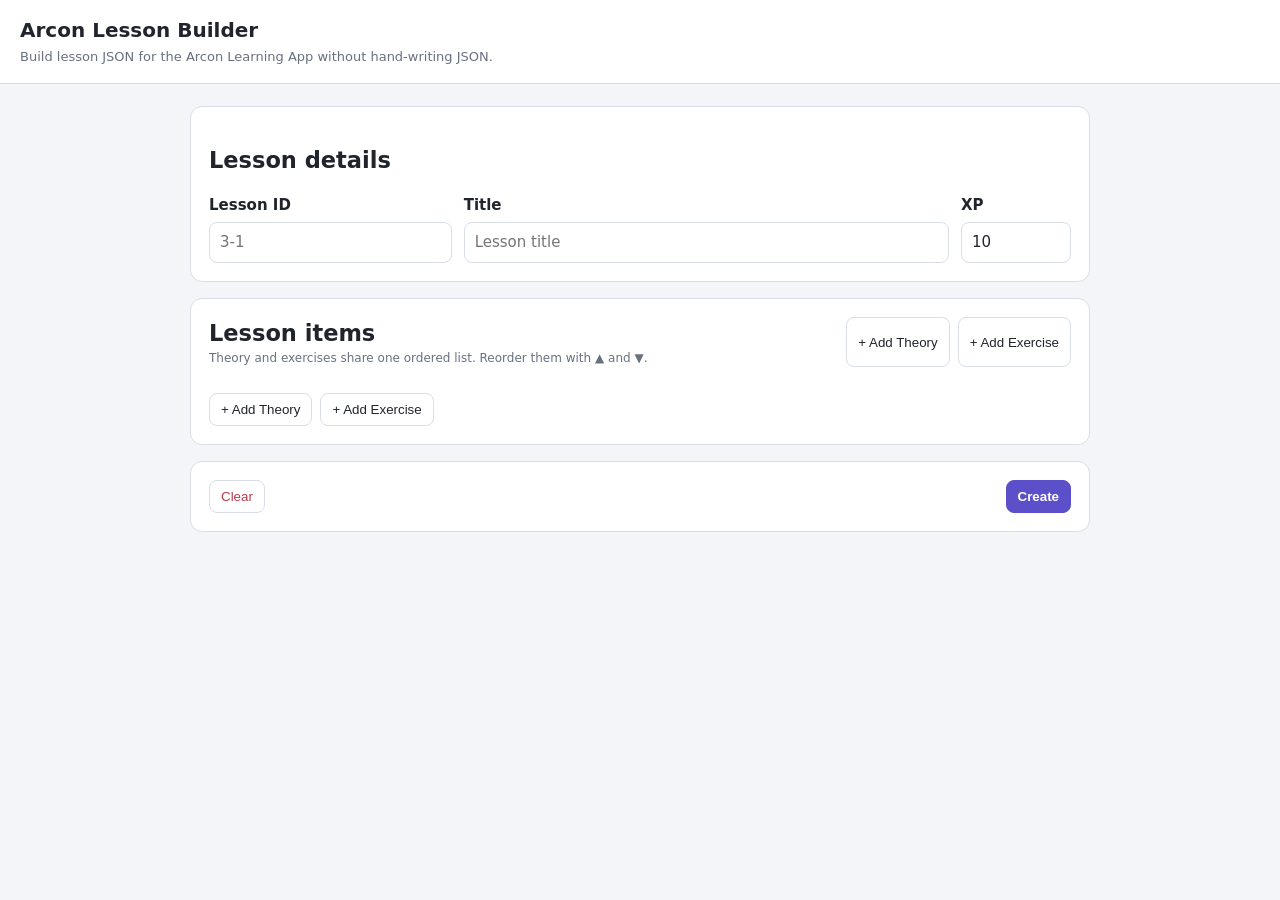
==== lesson-creater.html @ e25e9757 "Create lesson-creater.html" ====
<!doctype html>
<html lang="en">
<head>
<meta charset="utf-8">
<meta name="viewport" content="width=device-width, initial-scale=1">
<title>Arcon Lesson Builder</title>
<style>
:root{--bg:#f4f5f8;--panel:#fff;--text:#20242c;--muted:#687080;--border:#d9dde5;--accent:#5b50c9;--accent-soft:#efedff;--danger:#b83b4a;--ok:#287a55;--radius:12px}
*{box-sizing:border-box}body{margin:0;background:var(--bg);color:var(--text);font:15px/1.45 system-ui,-apple-system,"Segoe UI",sans-serif}
header{background:var(--panel);border-bottom:1px solid var(--border);padding:16px 20px;position:sticky;top:0;z-index:5}
header h1{margin:0;font-size:20px}header p{margin:3px 0 0;color:var(--muted);font-size:13px}
main{width:min(900px,calc(100% - 24px));margin:22px auto 50px}
.panel{background:var(--panel);border:1px solid var(--border);border-radius:var(--radius);padding:18px;margin-bottom:16px}
.grid{display:grid;grid-template-columns:1fr 2fr 110px;gap:12px}
label{display:block;font-weight:700;margin-bottom:5px}small,.hint{color:var(--muted);font-size:12px}
input,textarea,select{width:100%;border:1px solid var(--border);border-radius:8px;padding:9px 10px;background:#fff;color:var(--text);font:inherit}
textarea{min-height:92px;resize:vertical}
button{border:1px solid var(--border);border-radius:8px;padding:8px 11px;background:#fff;color:var(--text);cursor:pointer}
button:hover{border-color:var(--accent)}button:disabled{opacity:.45;cursor:not-allowed}
.primary{background:var(--accent);border-color:var(--accent);color:#fff;font-weight:750}.danger{color:var(--danger)}.toolbar{display:flex;gap:8px;flex-wrap:wrap}
.list{display:grid;gap:10px}.item{border:1px solid var(--border);border-radius:10px;background:#fafbfc;overflow:hidden}
.item-head{display:flex;align-items:center;gap:8px;padding:9px 10px;background:#f0f1f5;border-bottom:1px solid var(--border)}
.tag{font-size:11px;font-weight:800;letter-spacing:.07em;text-transform:uppercase;padding:4px 7px;border-radius:6px;background:var(--accent-soft);color:var(--accent)}
.item-title{font-weight:750;flex:1}.move{padding:4px 8px}.item-body{padding:13px}
.fields{display:grid;gap:12px}.example,.option,.pair,.answer{display:grid;gap:8px;grid-template-columns:1fr 1fr 1fr auto;align-items:end;border:1px solid var(--border);border-radius:8px;padding:9px;margin-top:8px;background:#fff}
.option{grid-template-columns:1fr auto}.pair{grid-template-columns:1fr 1fr auto}.answer{grid-template-columns:1fr auto}
.subhead{display:flex;align-items:center;justify-content:space-between;margin-top:13px}.subhead strong{font-size:13px}
.actions{display:flex;justify-content:space-between;gap:8px;flex-wrap:wrap}
#message{display:none;margin-bottom:12px;padding:10px 12px;border-radius:8px;background:#fff0f2;color:var(--danger);border:1px solid #efc2c8}
#output{display:none}.raw{min-height:320px;font-family:ui-monospace,SFMono-Regular,Consolas,monospace;font-size:12px}
@media(max-width:650px){.grid{grid-template-columns:1fr}.example{grid-template-columns:1fr}.option,.pair,.answer{grid-template-columns:1fr}.item-head{flex-wrap:wrap}}
</style>
</head>
<body>
<header><h1>Arcon Lesson Builder</h1><p>Build lesson JSON for the Arcon Learning App without hand-writing JSON.</p></header>
<main>
<div id="message"></div>

<section class="panel">
  <h2>Lesson details</h2>
  <div class="grid">
    <div><label for="lessonId">Lesson ID</label><input id="lessonId" placeholder="3-1"></div>
    <div><label for="lessonTitle">Title</label><input id="lessonTitle" placeholder="Lesson title"></div>
    <div><label for="xp">XP</label><input id="xp" type="number" value="10"></div>
  </div>
</section>

<section class="panel">
  <div class="actions">
    <div><h2 style="margin:0">Lesson items</h2><div class="hint">Theory and exercises share one ordered list. Reorder them with ▲ and ▼.</div></div>
    <div class="toolbar"><button id="addTheory">+ Add Theory</button><button id="addExercise">+ Add Exercise</button></div>
  </div>
  <div id="items" class="list" style="margin-top:14px"></div>
  <div class="toolbar" style="margin-top:12px"><button id="addTheory2">+ Add Theory</button><button id="addExercise2">+ Add Exercise</button></div>
</section>

<section class="panel">
  <div class="actions">
    <button id="clear" class="danger">Clear</button>
    <button id="create" class="primary">Create</button>
  </div>
</section>

<section id="output" class="panel">
  <div class="actions"><h2 style="margin:0">Generated JSON</h2><button id="copy">Copy</button></div>
  <textarea id="raw" class="raw" readonly></textarea>
</section>
</main>

<script>
"use strict";
const $=s=>document.querySelector(s);
const items=$("#items"), message=$("#message");

function esc(v){return String(v??"").replace(/[&<>"']/g,c=>({"&":"&amp;","<":"&lt;",">":"&gt;",'"':"&quot;","'":"&#39;"}[c]))}
function input(label,cls="",value="",ph=""){return `<div><label>${esc(label)}</label><input class="${cls}" value="${esc(value)}" placeholder="${esc(ph)}"></div>`}
function textarea(label,cls="",value="",ph=""){return `<div><label>${esc(label)}</label><textarea class="${cls}" placeholder="${esc(ph)}">${esc(value)}</textarea></div>`}

function addTheory(){
 const el=document.createElement("div");el.className="item";el.dataset.type="T";
 el.innerHTML=`<div class="item-head"><span class="tag">Theory</span><span class="item-title">Theory card</span>
 <button class="move up" title="Move up">▲</button><button class="move down" title="Move down">▼</button><button class="danger remove">Remove</button></div>
 <div class="item-body"><div class="fields">
 ${input("Title","t-title","","Theory title")}
 ${textarea("Body text","t-theory","","Explain the concept here…")}
 <div><div class="subhead"><strong>Examples</strong><button class="add-example">+ Add example</button></div><div class="examples"></div></div>
 </div></div>`;
 items.appendChild(el);addExample(el);wireItem(el);
}
function addExample(parent){
 const box=document.createElement("div");box.className="example";
 box.innerHTML=`${input("Arcon word","ex-word","","Arcon word")}${input("IPA / note","ex-ipa","","IPA or pronunciation note")}${input("Translation","ex-trans","","English translation")}<button class="danger remove-row">Remove</button>`;
 parent.querySelector(".examples").appendChild(box);
}
function addExercise(){
 const el=document.createElement("div");el.className="item";el.dataset.type="E";el.dataset.etype="choice";
 el.innerHTML=`<div class="item-head"><span class="tag">Exercise</span><span class="item-title">Exercise</span>
 <button class="move up">▲</button><button class="move down">▼</button><button class="danger remove">Remove</button></div>
 <div class="item-body"><div class="fields">
 <div><label>Exercise type</label><select class="etype"><option value="choice">choice</option><option value="match">match</option><option value="write">write</option></select></div>
 <div class="exercise-fields"></div></div></div>`;
 items.appendChild(el);wireItem(el);renderExercise(el,"choice");
}
function choiceFields(el){
 return `${textarea("Prompt","e-prompt","","Question or instruction…")}
 ${input("Optional IPA hint","e-ipa","","Leave blank if not needed")}
 <div><div class="subhead"><strong>Options</strong><button class="add-option">+ Add option</button></div><div class="options"></div><div class="hint">Answer should exactly match one of the options. The builder does not enforce this.</div></div>
 ${input("Answer","e-answer","","Exact correct option")}`;
}
function matchFields(el){
 return `<div><div class="subhead"><strong>Pairs</strong><button class="add-pair">+ Add pair</button></div><div class="pairs"></div></div>`;
}
function writeFields(el){
 return `${textarea("Prompt","e-prompt","","Instruction…")}
 ${input("Optional speak","e-speak","","Exact Arcon text for 🔊 pronunciation")}
 ${input("Optional IPA hint","e-ipa","","Leave blank if not needed")}
 <div><div class="subhead"><strong>Accepted answers</strong><button class="add-answer">+ Add answer</button></div><div class="answers"></div></div>`;
}
function renderExercise(el,type){
 el.dataset.etype=type;el.querySelector(".exercise-fields").innerHTML=type==="choice"?choiceFields(el):type==="match"?matchFields(el):writeFields(el);
 if(type==="choice"){addOption(el);addOption(el)}
 if(type==="match"){addPair(el);addPair(el)}
 if(type==="write"){addAnswer(el)}
 wireRows(el);
}
function addOption(p){const b=document.createElement("div");b.className="option";b.innerHTML=`${input("Option","row-value","","Option text")}<button class="danger remove-row">Remove</button>`;p.querySelector(".options").appendChild(b)}
function addPair(p){const b=document.createElement("div");b.className="pair";b.innerHTML=`${input("Arcon word","pair-word","","Arcon word")}${input("Translation","pair-trans","","English translation")}<button class="danger remove-row">Remove</button>`;p.querySelector(".pairs").appendChild(b)}
function addAnswer(p){const b=document.createElement("div");b.className="answer";b.innerHTML=`${input("Accepted answer","row-value","","Accepted answer")}<button class="danger remove-row">Remove</button>`;p.querySelector(".answers").appendChild(b)}
function wireRows(el){
 el.querySelectorAll(".add-option").forEach(b=>b.onclick=()=>addOption(el));
 el.querySelectorAll(".add-pair").forEach(b=>b.onclick=()=>addPair(el));
 el.querySelectorAll(".add-answer").forEach(b=>b.onclick=()=>addAnswer(el));
 el.querySelectorAll(".remove-row").forEach(b=>b.onclick=()=>b.parentElement.remove());
}
function wireItem(el){
 el.querySelector(".remove").onclick=()=>el.remove();
 el.querySelector(".up").onclick=()=>{const p=el.previousElementSibling;if(p)items.insertBefore(el,p)};
 el.querySelector(".down").onclick=()=>{const n=el.nextElementSibling;if(n)items.insertBefore(n,el)};
 el.querySelector(".add-example")?.addEventListener("click",()=>addExample(el));
 el.querySelector(".etype")?.addEventListener("change",e=>renderExercise(el,e.target.value));
 wireRows(el);
}

function addT(){addTheory()}function addE(){addExercise()}
["addTheory","addTheory2"].forEach(id=>$("#"+id).onclick=addT);
["addExercise","addExercise2"].forEach(id=>$("#"+id).onclick=addE);

function val(el,cls){return el.querySelector("."+cls)?.value??""}
function build(){
 const id=$("#lessonId").value.trim();if(!id){message.textContent="Please enter a Lesson ID before creating the JSON.";message.style.display="block";$("#lessonId").focus();return null}
 message.style.display="none";
 const out={id,title:$("#lessonTitle").value.trim(),xp:Number($("#xp").value)||0,lesson:[]};
 items.querySelectorAll(":scope > .item").forEach(el=>{
  if(el.dataset.type==="T"){
   const x={type:"T",title:val(el,"t-title"),theory:val(el,"t-theory"),examples:[]};
   el.querySelectorAll(".example").forEach(r=>x.examples.push({word:val(r,"ex-word"),ipa:val(r,"ex-ipa"),translation:val(r,"ex-trans")}));
   out.lesson.push(x);
  }else{
   const type=el.dataset.etype;
   if(type==="choice"){
    const x={type:"E",Etype:"choice",prompt:val(el,"e-prompt"),ipaHint:null,options:[],answer:val(el,"e-answer")};
    const ipa=val(el,"e-ipa");if(ipa)x.ipaHint=ipa;
    el.querySelectorAll(".option .row-value").forEach(i=>x.options.push(i.value));
    if(!ipa)delete x.ipaHint;
    out.lesson.push(x);
   }else if(type==="match"){
    const x={type:"E",Etype:"match",pairs:[]};
    el.querySelectorAll(".pair").forEach(r=>x.pairs.push([val(r,"pair-word"),val(r,"pair-trans")]));
    out.lesson.push(x);
   }else{
    const x={type:"E",Etype:"write",prompt:val(el,"e-prompt"),answers:[]};
    const speak=val(el,"e-speak"),ipa=val(el,"e-ipa");if(speak)x.speak=speak;if(ipa)x.ipaHint=ipa;
    el.querySelectorAll(".answer .row-value").forEach(i=>x.answers.push(i.value));
    out.lesson.push(x);
   }
  }
 });
 return out;
}
$("#create").onclick=()=>{
 const data=build();if(!data)return;
 const json=JSON.stringify(data,null,2),blob=new Blob([json],{type:"application/json"});
 const a=document.createElement("a");a.href=URL.createObjectURL(blob);a.download=data.id+".json";a.click();setTimeout(()=>URL.revokeObjectURL(a.href),1000);
 $("#raw").value=json;$("#output").style.display="block";$("#output").scrollIntoView({behavior:"smooth"});
};
$("#copy").onclick=async()=>{try{await navigator.clipboard.writeText($("#raw").value);$("#copy").textContent="Copied!";setTimeout(()=>$("#copy").textContent="Copy",1200)}catch{$("#raw").select();document.execCommand("copy");$("#copy").textContent="Copied!"}};
$("#clear").onclick=()=>{if(!confirm("Clear the entire lesson form? This cannot be undone."))return;$("#lessonId").value="";$("#lessonTitle").value="";$("#xp").value="10";items.innerHTML="";$("#output").style.display="none";$("#raw").value="";message.style.display="none"};
</script>
</body>
</html>
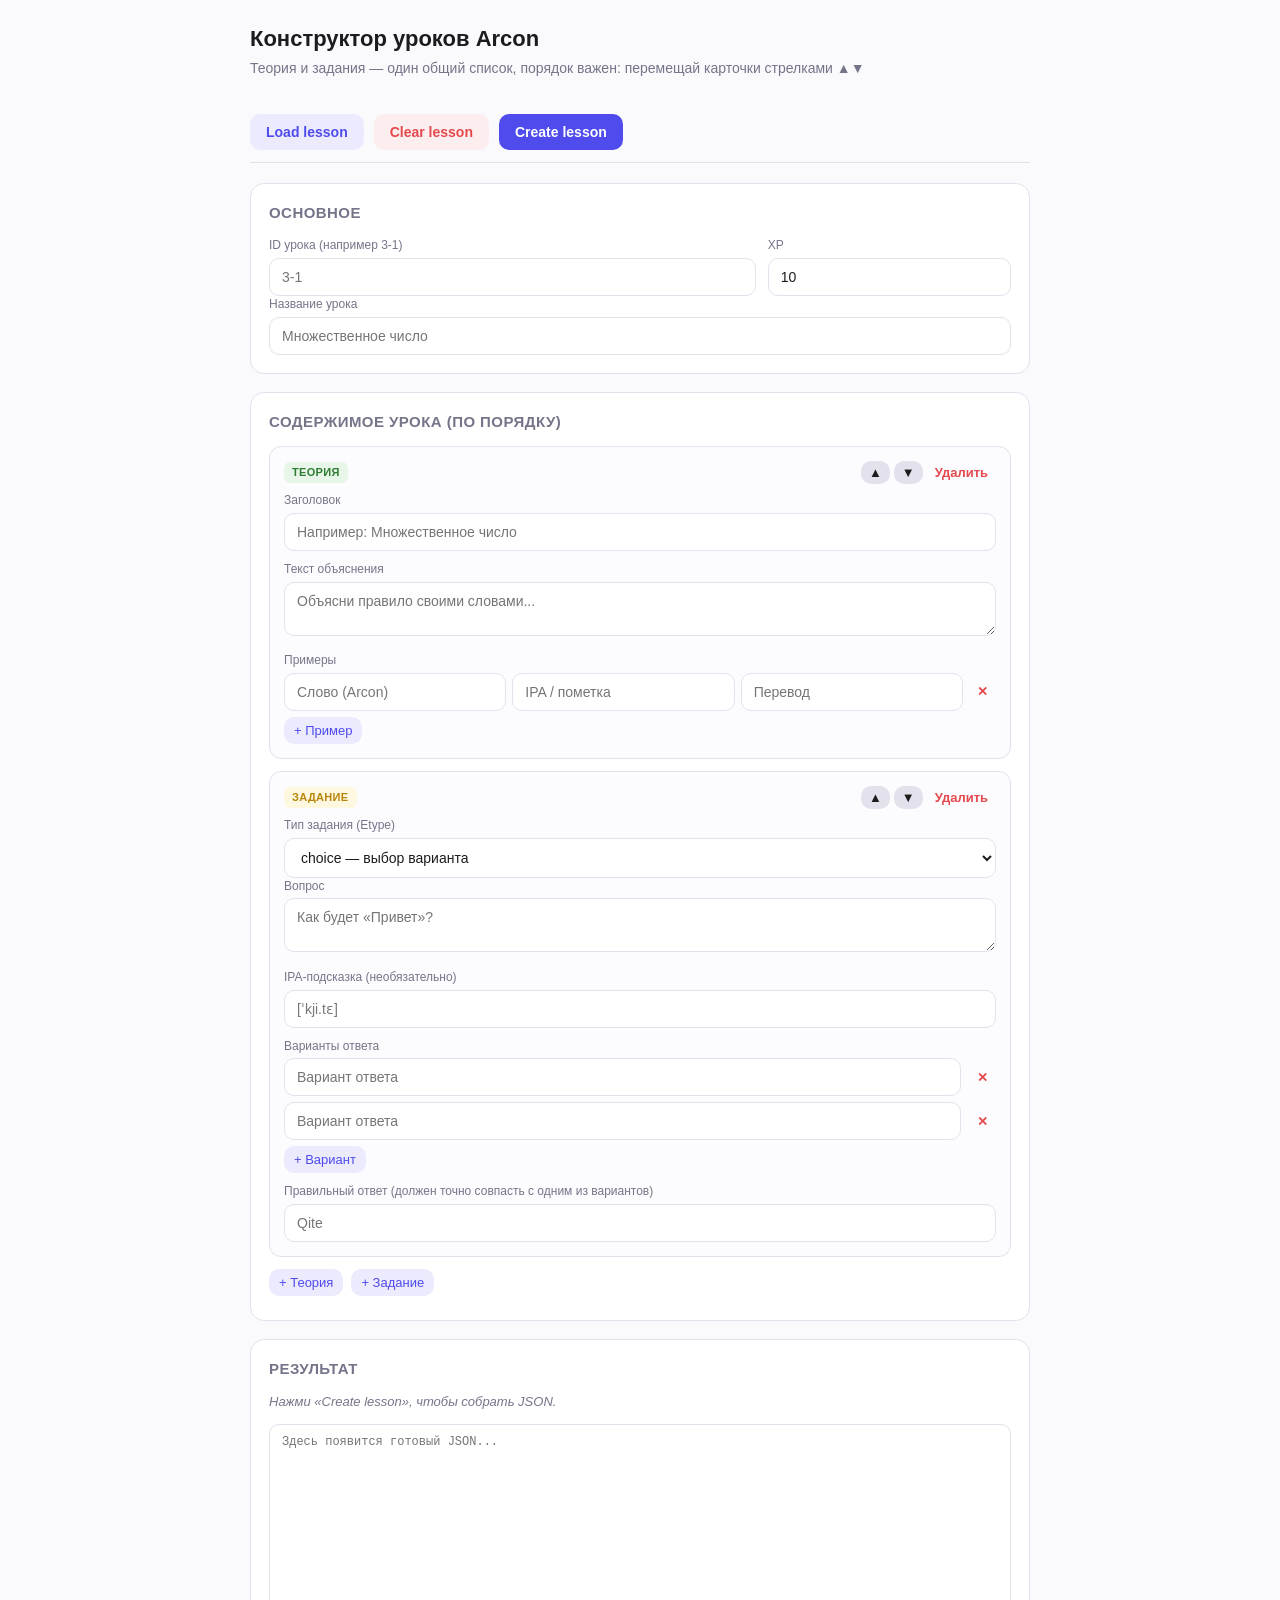
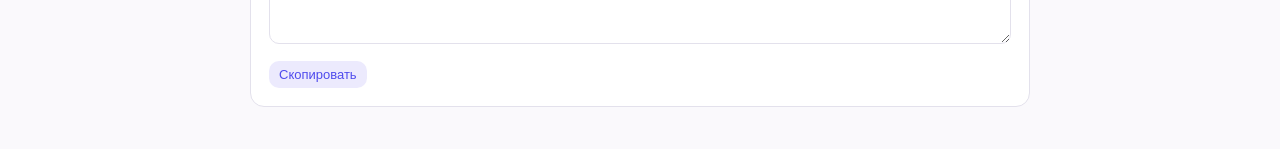
==== commit 18a81df3: "Update lesson-creater.html" ====
--- a/lesson-creater.html
+++ b/lesson-creater.html
@@ -1,190 +1,557 @@
-<!doctype html>
-<html lang="en">
+<!DOCTYPE html>
+<html lang="ru">
 <head>
-<meta charset="utf-8">
-<meta name="viewport" content="width=device-width, initial-scale=1">
-<title>Arcon Lesson Builder</title>
+<meta charset="UTF-8">
+<meta name="viewport" content="width=device-width, initial-scale=1.0">
+<title>Конструктор уроков Arcon v2</title>
 <style>
-:root{--bg:#f4f5f8;--panel:#fff;--text:#20242c;--muted:#687080;--border:#d9dde5;--accent:#5b50c9;--accent-soft:#efedff;--danger:#b83b4a;--ok:#287a55;--radius:12px}
-*{box-sizing:border-box}body{margin:0;background:var(--bg);color:var(--text);font:15px/1.45 system-ui,-apple-system,"Segoe UI",sans-serif}
-header{background:var(--panel);border-bottom:1px solid var(--border);padding:16px 20px;position:sticky;top:0;z-index:5}
-header h1{margin:0;font-size:20px}header p{margin:3px 0 0;color:var(--muted);font-size:13px}
-main{width:min(900px,calc(100% - 24px));margin:22px auto 50px}
-.panel{background:var(--panel);border:1px solid var(--border);border-radius:var(--radius);padding:18px;margin-bottom:16px}
-.grid{display:grid;grid-template-columns:1fr 2fr 110px;gap:12px}
-label{display:block;font-weight:700;margin-bottom:5px}small,.hint{color:var(--muted);font-size:12px}
-input,textarea,select{width:100%;border:1px solid var(--border);border-radius:8px;padding:9px 10px;background:#fff;color:var(--text);font:inherit}
-textarea{min-height:92px;resize:vertical}
-button{border:1px solid var(--border);border-radius:8px;padding:8px 11px;background:#fff;color:var(--text);cursor:pointer}
-button:hover{border-color:var(--accent)}button:disabled{opacity:.45;cursor:not-allowed}
-.primary{background:var(--accent);border-color:var(--accent);color:#fff;font-weight:750}.danger{color:var(--danger)}.toolbar{display:flex;gap:8px;flex-wrap:wrap}
-.list{display:grid;gap:10px}.item{border:1px solid var(--border);border-radius:10px;background:#fafbfc;overflow:hidden}
-.item-head{display:flex;align-items:center;gap:8px;padding:9px 10px;background:#f0f1f5;border-bottom:1px solid var(--border)}
-.tag{font-size:11px;font-weight:800;letter-spacing:.07em;text-transform:uppercase;padding:4px 7px;border-radius:6px;background:var(--accent-soft);color:var(--accent)}
-.item-title{font-weight:750;flex:1}.move{padding:4px 8px}.item-body{padding:13px}
-.fields{display:grid;gap:12px}.example,.option,.pair,.answer{display:grid;gap:8px;grid-template-columns:1fr 1fr 1fr auto;align-items:end;border:1px solid var(--border);border-radius:8px;padding:9px;margin-top:8px;background:#fff}
-.option{grid-template-columns:1fr auto}.pair{grid-template-columns:1fr 1fr auto}.answer{grid-template-columns:1fr auto}
-.subhead{display:flex;align-items:center;justify-content:space-between;margin-top:13px}.subhead strong{font-size:13px}
-.actions{display:flex;justify-content:space-between;gap:8px;flex-wrap:wrap}
-#message{display:none;margin-bottom:12px;padding:10px 12px;border-radius:8px;background:#fff0f2;color:var(--danger);border:1px solid #efc2c8}
-#output{display:none}.raw{min-height:320px;font-family:ui-monospace,SFMono-Regular,Consolas,monospace;font-size:12px}
-@media(max-width:650px){.grid{grid-template-columns:1fr}.example{grid-template-columns:1fr}.option,.pair,.answer{grid-template-columns:1fr}.item-head{flex-wrap:wrap}}
+  :root {
+    --accent: #4f4bed;
+    --accent-soft: #eceafd;
+    --bg: #faf9fc;
+    --panel: #ffffff;
+    --border: #e3e1ec;
+    --text: #1c1c1e;
+    --hint: #75758a;
+    --danger: #e5484d;
+    --danger-soft: #fceeee;
+    --theory-tag: #2e7d32;
+    --theory-tag-soft: #e8f5e9;
+    --ex-tag: #b8860b;
+    --ex-tag-soft: #fff8e1;
+    --radius: 14px;
+  }
+  * { box-sizing: border-box; }
+  body {
+    margin: 0;
+    background: var(--bg);
+    color: var(--text);
+    font-family: -apple-system, BlinkMacSystemFont, "Segoe UI", Roboto, sans-serif;
+    padding: 24px;
+    line-height: 1.4;
+  }
+  .p1-wrap { max-width: 780px; margin: 0 auto; }
+  h1 { font-size: 22px; margin: 0 0 4px; }
+  .p1-subtitle { color: var(--hint); font-size: 14px; margin: 0 0 24px; }
+  .p1-toolbar {
+    display: flex; gap: 10px; position: sticky; top: 0;
+    background: var(--bg); padding: 12px 0; z-index: 10;
+    border-bottom: 1px solid var(--border); margin-bottom: 20px;
+  }
+  button { font-family: inherit; cursor: pointer; border: none; border-radius: 10px; padding: 10px 16px; font-size: 14px; font-weight: 600; }
+  .p1-btn-primary { background: var(--accent); color: #fff; }
+  .p1-btn-danger { background: var(--danger-soft); color: var(--danger); }
+  .p1-btn-ghost { background: var(--accent-soft); color: var(--accent); }
+  .p1-btn-small { padding: 6px 10px; font-size: 13px; font-weight: 500; }
+  .p1-btn-remove { background: none; color: var(--danger); font-size: 13px; padding: 4px 8px; }
+  .p1-btn-move { background: var(--border); color: var(--text); font-size: 13px; padding: 4px 8px; }
+
+  section.p1-section {
+    background: var(--panel); border: 1px solid var(--border);
+    border-radius: var(--radius); padding: 18px; margin-bottom: 18px;
+  }
+  section.p1-section > h2 {
+    font-size: 15px; text-transform: uppercase; letter-spacing: 0.03em;
+    color: var(--hint); margin: 0 0 14px;
+  }
+
+  label { display: block; font-size: 12px; color: var(--hint); margin: 10px 0 4px; }
+  label:first-of-type { margin-top: 0; }
+
+  input[type="text"], input[type="number"], textarea, select {
+    width: 100%; padding: 10px 12px; border: 1px solid var(--border);
+    border-radius: 10px; font-size: 14px; font-family: inherit;
+    background: #fff; color: var(--text);
+  }
+  textarea { resize: vertical; min-height: 54px; }
+  input:focus, textarea:focus, select:focus { outline: none; border-color: var(--accent); }
+
+  .p1-row-inline { display: flex; gap: 8px; align-items: center; margin-bottom: 6px; }
+  .p1-row-inline input { flex: 1; }
+
+  .p1-item {
+    border: 1px solid var(--border); border-radius: 12px; padding: 14px;
+    margin-bottom: 12px; background: #fcfcfe;
+  }
+  .p1-item-header {
+    display: flex; justify-content: space-between; align-items: center; margin-bottom: 8px; gap: 8px;
+  }
+  .p1-item-header-left { display: flex; align-items: center; gap: 8px; }
+  .p1-item-tag {
+    font-size: 11px; font-weight: 700; text-transform: uppercase;
+    padding: 3px 8px; border-radius: 6px; letter-spacing: 0.03em;
+  }
+  .p1-item-tag.theory { color: var(--theory-tag); background: var(--theory-tag-soft); }
+  .p1-item-tag.exercise { color: var(--ex-tag); background: var(--ex-tag-soft); }
+  .p1-item-header-actions { display: flex; gap: 4px; }
+
+  .p1-example-row, .p1-pair-row {
+    display: grid; grid-template-columns: 1fr 1fr 1fr auto; gap: 6px; margin-bottom: 6px;
+  }
+  .p1-pair-row { grid-template-columns: 1fr 1fr auto; }
+
+  .p1-basic-grid { display: grid; grid-template-columns: 2fr 1fr; gap: 12px; }
+
+  #p1-json-output {
+    width: 100%; min-height: 220px; font-family: "SF Mono", Menlo, Consolas, monospace;
+    font-size: 12px; white-space: pre;
+  }
+  .p1-output-actions { display: flex; gap: 8px; margin-top: 10px; }
+  .p1-empty-hint { color: var(--hint); font-size: 13px; font-style: italic; }  .p1-hidden { display: none !important; }
 </style>
 </head>
 <body>
-<header><h1>Arcon Lesson Builder</h1><p>Build lesson JSON for the Arcon Learning App without hand-writing JSON.</p></header>
-<main>
-<div id="message"></div>
-
-<section class="panel">
-  <h2>Lesson details</h2>
-  <div class="grid">
-    <div><label for="lessonId">Lesson ID</label><input id="lessonId" placeholder="3-1"></div>
-    <div><label for="lessonTitle">Title</label><input id="lessonTitle" placeholder="Lesson title"></div>
-    <div><label for="xp">XP</label><input id="xp" type="number" value="10"></div>
+<div class="p1-wrap">
+  <h1>Конструктор уроков Arcon</h1>
+  <p class="p1-subtitle">Теория и задания — один общий список, порядок важен: перемещай карточки стрелками ▲▼</p>
+
+  <div class="p1-toolbar">
+    <button id="p1-load-btn" class="p1-btn-ghost">Load lesson</button>
+    <input type="file" id="p1-load-file" accept="application/json,.json" class="p1-hidden">
+    <button id="p1-clear-btn" class="p1-btn-danger">Clear lesson</button>
+    <button id="p1-create-btn" class="p1-btn-primary">Create lesson</button>
   </div>
-</section>
-
-<section class="panel">
-  <div class="actions">
-    <div><h2 style="margin:0">Lesson items</h2><div class="hint">Theory and exercises share one ordered list. Reorder them with ▲ and ▼.</div></div>
-    <div class="toolbar"><button id="addTheory">+ Add Theory</button><button id="addExercise">+ Add Exercise</button></div>
-  </div>
-  <div id="items" class="list" style="margin-top:14px"></div>
-  <div class="toolbar" style="margin-top:12px"><button id="addTheory2">+ Add Theory</button><button id="addExercise2">+ Add Exercise</button></div>
-</section>
-
-<section class="panel">
-  <div class="actions">
-    <button id="clear" class="danger">Clear</button>
-    <button id="create" class="primary">Create</button>
-  </div>
-</section>
-
-<section id="output" class="panel">
-  <div class="actions"><h2 style="margin:0">Generated JSON</h2><button id="copy">Copy</button></div>
-  <textarea id="raw" class="raw" readonly></textarea>
-</section>
-</main>
+
+  <section class="p1-section">
+    <h2>Основное</h2>
+    <div class="p1-basic-grid">
+      <div>
+        <label for="p1-id-input">ID урока (например 3-1)</label>
+        <input type="text" id="p1-id-input" placeholder="3-1">
+      </div>
+      <div>
+        <label for="p1-xp-input">XP</label>
+        <input type="number" id="p1-xp-input" value="10">
+      </div>
+    </div>
+    <label for="p1-title-input">Название урока</label>
+    <input type="text" id="p1-title-input" placeholder="Множественное число">
+  </section>
+
+  <section class="p1-section">
+    <h2>Содержимое урока (по порядку)</h2>
+    <div id="p1-items-list"></div>
+    <div class="p1-row-inline">
+      <button id="p1-add-theory-btn" class="p1-btn-ghost p1-btn-small">+ Теория</button>
+      <button id="p1-add-exercise-btn" class="p1-btn-ghost p1-btn-small">+ Задание</button>
+    </div>
+  </section>
+
+  <section class="p1-section">
+    <h2>Результат</h2>
+    <p class="p1-empty-hint" id="p1-output-hint">Нажми «Create lesson», чтобы собрать JSON.</p>
+    <textarea id="p1-json-output" readonly placeholder="Здесь появится готовый JSON..."></textarea>
+    <div class="p1-output-actions">
+      <button id="p1-copy-btn" class="p1-btn-ghost p1-btn-small">Скопировать</button>
+    </div>
+  </section>
+</div>
 
 <script>
-"use strict";
-const $=s=>document.querySelector(s);
-const items=$("#items"), message=$("#message");
-
-function esc(v){return String(v??"").replace(/[&<>"']/g,c=>({"&":"&amp;","<":"&lt;",">":"&gt;",'"':"&quot;","'":"&#39;"}[c]))}
-function input(label,cls="",value="",ph=""){return `<div><label>${esc(label)}</label><input class="${cls}" value="${esc(value)}" placeholder="${esc(ph)}"></div>`}
-function textarea(label,cls="",value="",ph=""){return `<div><label>${esc(label)}</label><textarea class="${cls}" placeholder="${esc(ph)}">${esc(value)}</textarea></div>`}
-
-function addTheory(){
- const el=document.createElement("div");el.className="item";el.dataset.type="T";
- el.innerHTML=`<div class="item-head"><span class="tag">Theory</span><span class="item-title">Theory card</span>
- <button class="move up" title="Move up">▲</button><button class="move down" title="Move down">▼</button><button class="danger remove">Remove</button></div>
- <div class="item-body"><div class="fields">
- ${input("Title","t-title","","Theory title")}
- ${textarea("Body text","t-theory","","Explain the concept here…")}
- <div><div class="subhead"><strong>Examples</strong><button class="add-example">+ Add example</button></div><div class="examples"></div></div>
- </div></div>`;
- items.appendChild(el);addExample(el);wireItem(el);
-}
-function addExample(parent){
- const box=document.createElement("div");box.className="example";
- box.innerHTML=`${input("Arcon word","ex-word","","Arcon word")}${input("IPA / note","ex-ipa","","IPA or pronunciation note")}${input("Translation","ex-trans","","English translation")}<button class="danger remove-row">Remove</button>`;
- parent.querySelector(".examples").appendChild(box);
-}
-function addExercise(){
- const el=document.createElement("div");el.className="item";el.dataset.type="E";el.dataset.etype="choice";
- el.innerHTML=`<div class="item-head"><span class="tag">Exercise</span><span class="item-title">Exercise</span>
- <button class="move up">▲</button><button class="move down">▼</button><button class="danger remove">Remove</button></div>
- <div class="item-body"><div class="fields">
- <div><label>Exercise type</label><select class="etype"><option value="choice">choice</option><option value="match">match</option><option value="write">write</option></select></div>
- <div class="exercise-fields"></div></div></div>`;
- items.appendChild(el);wireItem(el);renderExercise(el,"choice");
-}
-function choiceFields(el){
- return `${textarea("Prompt","e-prompt","","Question or instruction…")}
- ${input("Optional IPA hint","e-ipa","","Leave blank if not needed")}
- <div><div class="subhead"><strong>Options</strong><button class="add-option">+ Add option</button></div><div class="options"></div><div class="hint">Answer should exactly match one of the options. The builder does not enforce this.</div></div>
- ${input("Answer","e-answer","","Exact correct option")}`;
-}
-function matchFields(el){
- return `<div><div class="subhead"><strong>Pairs</strong><button class="add-pair">+ Add pair</button></div><div class="pairs"></div></div>`;
-}
-function writeFields(el){
- return `${textarea("Prompt","e-prompt","","Instruction…")}
- ${input("Optional speak","e-speak","","Exact Arcon text for 🔊 pronunciation")}
- ${input("Optional IPA hint","e-ipa","","Leave blank if not needed")}
- <div><div class="subhead"><strong>Accepted answers</strong><button class="add-answer">+ Add answer</button></div><div class="answers"></div></div>`;
-}
-function renderExercise(el,type){
- el.dataset.etype=type;el.querySelector(".exercise-fields").innerHTML=type==="choice"?choiceFields(el):type==="match"?matchFields(el):writeFields(el);
- if(type==="choice"){addOption(el);addOption(el)}
- if(type==="match"){addPair(el);addPair(el)}
- if(type==="write"){addAnswer(el)}
- wireRows(el);
-}
-function addOption(p){const b=document.createElement("div");b.className="option";b.innerHTML=`${input("Option","row-value","","Option text")}<button class="danger remove-row">Remove</button>`;p.querySelector(".options").appendChild(b)}
-function addPair(p){const b=document.createElement("div");b.className="pair";b.innerHTML=`${input("Arcon word","pair-word","","Arcon word")}${input("Translation","pair-trans","","English translation")}<button class="danger remove-row">Remove</button>`;p.querySelector(".pairs").appendChild(b)}
-function addAnswer(p){const b=document.createElement("div");b.className="answer";b.innerHTML=`${input("Accepted answer","row-value","","Accepted answer")}<button class="danger remove-row">Remove</button>`;p.querySelector(".answers").appendChild(b)}
-function wireRows(el){
- el.querySelectorAll(".add-option").forEach(b=>b.onclick=()=>addOption(el));
- el.querySelectorAll(".add-pair").forEach(b=>b.onclick=()=>addPair(el));
- el.querySelectorAll(".add-answer").forEach(b=>b.onclick=()=>addAnswer(el));
- el.querySelectorAll(".remove-row").forEach(b=>b.onclick=()=>b.parentElement.remove());
-}
-function wireItem(el){
- el.querySelector(".remove").onclick=()=>el.remove();
- el.querySelector(".up").onclick=()=>{const p=el.previousElementSibling;if(p)items.insertBefore(el,p)};
- el.querySelector(".down").onclick=()=>{const n=el.nextElementSibling;if(n)items.insertBefore(n,el)};
- el.querySelector(".add-example")?.addEventListener("click",()=>addExample(el));
- el.querySelector(".etype")?.addEventListener("change",e=>renderExercise(el,e.target.value));
- wireRows(el);
-}
-
-function addT(){addTheory()}function addE(){addExercise()}
-["addTheory","addTheory2"].forEach(id=>$("#"+id).onclick=addT);
-["addExercise","addExercise2"].forEach(id=>$("#"+id).onclick=addE);
-
-function val(el,cls){return el.querySelector("."+cls)?.value??""}
-function build(){
- const id=$("#lessonId").value.trim();if(!id){message.textContent="Please enter a Lesson ID before creating the JSON.";message.style.display="block";$("#lessonId").focus();return null}
- message.style.display="none";
- const out={id,title:$("#lessonTitle").value.trim(),xp:Number($("#xp").value)||0,lesson:[]};
- items.querySelectorAll(":scope > .item").forEach(el=>{
-  if(el.dataset.type==="T"){
-   const x={type:"T",title:val(el,"t-title"),theory:val(el,"t-theory"),examples:[]};
-   el.querySelectorAll(".example").forEach(r=>x.examples.push({word:val(r,"ex-word"),ipa:val(r,"ex-ipa"),translation:val(r,"ex-trans")}));
-   out.lesson.push(x);
-  }else{
-   const type=el.dataset.etype;
-   if(type==="choice"){
-    const x={type:"E",Etype:"choice",prompt:val(el,"e-prompt"),ipaHint:null,options:[],answer:val(el,"e-answer")};
-    const ipa=val(el,"e-ipa");if(ipa)x.ipaHint=ipa;
-    el.querySelectorAll(".option .row-value").forEach(i=>x.options.push(i.value));
-    if(!ipa)delete x.ipaHint;
-    out.lesson.push(x);
-   }else if(type==="match"){
-    const x={type:"E",Etype:"match",pairs:[]};
-    el.querySelectorAll(".pair").forEach(r=>x.pairs.push([val(r,"pair-word"),val(r,"pair-trans")]));
-    out.lesson.push(x);
-   }else{
-    const x={type:"E",Etype:"write",prompt:val(el,"e-prompt"),answers:[]};
-    const speak=val(el,"e-speak"),ipa=val(el,"e-ipa");if(speak)x.speak=speak;if(ipa)x.ipaHint=ipa;
-    el.querySelectorAll(".answer .row-value").forEach(i=>x.answers.push(i.value));
-    out.lesson.push(x);
-   }
-  }
- });
- return out;
-}
-$("#create").onclick=()=>{
- const data=build();if(!data)return;
- const json=JSON.stringify(data,null,2),blob=new Blob([json],{type:"application/json"});
- const a=document.createElement("a");a.href=URL.createObjectURL(blob);a.download=data.id+".json";a.click();setTimeout(()=>URL.revokeObjectURL(a.href),1000);
- $("#raw").value=json;$("#output").style.display="block";$("#output").scrollIntoView({behavior:"smooth"});
-};
-$("#copy").onclick=async()=>{try{await navigator.clipboard.writeText($("#raw").value);$("#copy").textContent="Copied!";setTimeout(()=>$("#copy").textContent="Copy",1200)}catch{$("#raw").select();document.execCommand("copy");$("#copy").textContent="Copied!"}};
-$("#clear").onclick=()=>{if(!confirm("Clear the entire lesson form? This cannot be undone."))return;$("#lessonId").value="";$("#lessonTitle").value="";$("#xp").value="10";items.innerHTML="";$("#output").style.display="none";$("#raw").value="";message.style.display="none"};
+(function () {
+  const list = document.getElementById("p1-items-list");
+
+  // ---------- Общие утилиты для карточек в списке ----------
+
+  function moveItem(item, direction) {
+    if (direction === "up" && item.previousElementSibling) {
+      list.insertBefore(item, item.previousElementSibling);
+    } else if (direction === "down" && item.nextElementSibling) {
+      list.insertBefore(item.nextElementSibling, item);
+    }
+  }
+
+  function makeItemHeader(tagLabel, tagClass, item) {
+    const header = document.createElement("div");
+    header.className = "p1-item-header";
+    header.innerHTML = `
+      <div class="p1-item-header-left">
+        <span class="p1-item-tag ${tagClass}">${tagLabel}</span>
+      </div>
+      <div class="p1-item-header-actions">
+        <button class="p1-btn-move p1-move-up" type="button">▲</button>
+        <button class="p1-btn-move p1-move-down" type="button">▼</button>
+        <button class="p1-btn-remove p1-remove-item" type="button">Удалить</button>
+      </div>
+    `;
+    header.querySelector(".p1-move-up").onclick = () => moveItem(item, "up");
+    header.querySelector(".p1-move-down").onclick = () => moveItem(item, "down");
+    header.querySelector(".p1-remove-item").onclick = () => item.remove();
+    return header;
+  }
+
+  // ---------- Теория ----------
+
+  function makeExampleRow() {
+    const row = document.createElement("div");
+    row.className = "p1-example-row";
+    row.innerHTML = `
+      <input type="text" class="p1-ex-word" placeholder="Слово (Arcon)">
+      <input type="text" class="p1-ex-ipa" placeholder="IPA / пометка">
+      <input type="text" class="p1-ex-translation" placeholder="Перевод">
+      <button class="p1-btn-remove" type="button">✕</button>
+    `;
+    row.querySelector(".p1-btn-remove").onclick = () => row.remove();
+    return row;
+  }
+
+  function makeTheoryItem() {
+    const item = document.createElement("div");
+    item.className = "p1-item p1-theory-item";
+    item.appendChild(makeItemHeader("Теория", "theory", item));
+
+    const body = document.createElement("div");
+    body.innerHTML = `
+      <label>Заголовок</label>
+      <input type="text" class="p1-t-title" placeholder="Например: Множественное число">
+      <label>Текст объяснения</label>
+      <textarea class="p1-t-theory" placeholder="Объясни правило своими словами..."></textarea>
+      <label>Примеры</label>
+      <div class="p1-t-examples"></div>
+      <button class="p1-btn-ghost p1-btn-small p1-add-example-btn" type="button">+ Пример</button>
+    `;
+    body.querySelector(".p1-add-example-btn").onclick = () => {
+      body.querySelector(".p1-t-examples").appendChild(makeExampleRow());
+    };
+    body.querySelector(".p1-t-examples").appendChild(makeExampleRow());
+    item.appendChild(body);
+
+    return item;
+  }
+
+  document.getElementById("p1-add-theory-btn").onclick = () => {
+    list.appendChild(makeTheoryItem());
+  };
+
+  // ---------- Задания ----------
+
+  function makeOptionRow(container) {
+    const row = document.createElement("div");
+    row.className = "p1-row-inline";
+    row.innerHTML = `
+      <input type="text" class="p1-e-choice-option" placeholder="Вариант ответа">
+      <button class="p1-btn-remove" type="button">✕</button>
+    `;
+    row.querySelector(".p1-btn-remove").onclick = () => row.remove();
+    container.appendChild(row);
+  }
+
+  function makePairRow(container) {
+    const row = document.createElement("div");
+    row.className = "p1-pair-row";
+    row.innerHTML = `
+      <input type="text" class="p1-e-match-word" placeholder="Слово (Arcon)">
+      <input type="text" class="p1-e-match-translation" placeholder="Перевод">
+      <button class="p1-btn-remove" type="button">✕</button>
+    `;
+    row.querySelector(".p1-btn-remove").onclick = () => row.remove();
+    container.appendChild(row);
+  }
+
+  function makeAnswerRow(container) {
+    const row = document.createElement("div");
+    row.className = "p1-row-inline";
+    row.innerHTML = `
+      <input type="text" class="p1-e-write-answer" placeholder="Правильный ответ">
+      <button class="p1-btn-remove" type="button">✕</button>
+    `;
+    row.querySelector(".p1-btn-remove").onclick = () => row.remove();
+    container.appendChild(row);
+  }
+
+  function renderChoiceFields(fieldsEl) {
+    fieldsEl.innerHTML = `
+      <label>Вопрос</label>
+      <textarea class="p1-e-choice-prompt" placeholder="Как будет «Привет»?"></textarea>
+      <label>IPA-подсказка (необязательно)</label>
+      <input type="text" class="p1-e-choice-ipahint" placeholder="[ˈkji.tɛ]">
+      <label>Варианты ответа</label>
+      <div class="p1-e-choice-options"></div>
+      <button class="p1-btn-ghost p1-btn-small p1-add-option-btn" type="button">+ Вариант</button>
+      <label>Правильный ответ (должен точно совпасть с одним из вариантов)</label>
+      <input type="text" class="p1-e-choice-answer" placeholder="Qite">
+    `;
+    const optionsList = fieldsEl.querySelector(".p1-e-choice-options");
+    fieldsEl.querySelector(".p1-add-option-btn").onclick = () => makeOptionRow(optionsList);
+    makeOptionRow(optionsList);
+    makeOptionRow(optionsList);
+  }
+
+  function renderMatchFields(fieldsEl) {
+    fieldsEl.innerHTML = `
+      <label>Пары для сопоставления</label>
+      <div class="p1-e-match-pairs"></div>
+      <button class="p1-btn-ghost p1-btn-small p1-add-pair-btn" type="button">+ Пара</button>
+    `;
+    const pairsList = fieldsEl.querySelector(".p1-e-match-pairs");
+    fieldsEl.querySelector(".p1-add-pair-btn").onclick = () => makePairRow(pairsList);
+    makePairRow(pairsList);
+    makePairRow(pairsList);
+  }
+
+  function renderWriteFields(fieldsEl) {
+    fieldsEl.innerHTML = `
+      <label>Задание (можно с переносом строки — фраза на новой строке)</label>
+      <textarea class="p1-e-write-prompt" placeholder="Переведи фразу:&#10;Qo ede vū?"></textarea>
+      <label>Что озвучить по кнопке 🔊 (необязательно, пиши на Arcon без знаков препинания)</label>
+      <input type="text" class="p1-e-write-speak" placeholder="Qo ede vū">
+      <label>IPA-подсказка (необязательно)</label>
+      <input type="text" class="p1-e-write-ipahint" placeholder="">
+      <label>Правильные ответы</label>
+      <div class="p1-e-write-answers"></div>
+      <button class="p1-btn-ghost p1-btn-small p1-add-answer-btn" type="button">+ Ответ</button>
+    `;
+    const answersList = fieldsEl.querySelector(".p1-e-write-answers");
+    fieldsEl.querySelector(".p1-add-answer-btn").onclick = () => makeAnswerRow(answersList);
+    makeAnswerRow(answersList);
+  }
+
+  function makeExerciseItem() {
+    const item = document.createElement("div");
+    item.className = "p1-item p1-exercise-item";
+    item.appendChild(makeItemHeader("Задание", "exercise", item));
+
+    const body = document.createElement("div");
+    body.innerHTML = `
+      <label>Тип задания (Etype)</label>
+      <select class="p1-e-etype-select">
+        <option value="choice">choice — выбор варианта</option>
+        <option value="match">match — сопоставление пар</option>
+        <option value="write">write — открытый ответ</option>
+      </select>
+      <div class="p1-e-fields"></div>
+    `;
+    item.appendChild(body);
+
+    const fieldsEl = body.querySelector(".p1-e-fields");
+    const typeSelect = body.querySelector(".p1-e-etype-select");
+
+    function renderForType() {
+      if (typeSelect.value === "choice") renderChoiceFields(fieldsEl);
+      else if (typeSelect.value === "match") renderMatchFields(fieldsEl);
+      else if (typeSelect.value === "write") renderWriteFields(fieldsEl);
+    }
+    typeSelect.onchange = renderForType;
+    renderForType();
+
+    return item;
+  }
+
+  document.getElementById("p1-add-exercise-btn").onclick = () => {
+    list.appendChild(makeExerciseItem());
+  };
+
+  // ---------- Загрузка существующего урока ----------
+
+  function fillTheoryItem(item, data) {
+    item.querySelector(".p1-t-title").value = data.title || "";
+    item.querySelector(".p1-t-theory").value = data.theory || "";
+    const examplesContainer = item.querySelector(".p1-t-examples");
+    examplesContainer.innerHTML = ""; // убираем дефолтную пустую строку из makeTheoryItem()
+    (data.examples || []).forEach((ex) => {
+      const row = makeExampleRow();
+      row.querySelector(".p1-ex-word").value = ex.word || "";
+      row.querySelector(".p1-ex-ipa").value = ex.ipa || "";
+      row.querySelector(".p1-ex-translation").value = ex.translation || "";
+      examplesContainer.appendChild(row);
+    });
+  }
+
+  function fillExerciseItem(item, data) {
+    const select = item.querySelector(".p1-e-etype-select");
+    const fieldsEl = item.querySelector(".p1-e-fields");
+    select.value = data.Etype || "choice";
+
+    if (data.Etype === "match") {
+      renderMatchFields(fieldsEl);
+      const pairsList = fieldsEl.querySelector(".p1-e-match-pairs");
+      pairsList.innerHTML = "";
+      (data.pairs || []).forEach((pair) => {
+        makePairRow(pairsList);
+        const row = pairsList.lastElementChild;
+        row.querySelector(".p1-e-match-word").value = (pair && pair[0]) || "";
+        row.querySelector(".p1-e-match-translation").value = (pair && pair[1]) || "";
+      });
+    } else if (data.Etype === "write") {
+      renderWriteFields(fieldsEl);
+      fieldsEl.querySelector(".p1-e-write-prompt").value = data.prompt || "";
+      fieldsEl.querySelector(".p1-e-write-speak").value = data.speak || "";
+      fieldsEl.querySelector(".p1-e-write-ipahint").value = data.ipaHint || "";
+      const answersList = fieldsEl.querySelector(".p1-e-write-answers");
+      answersList.innerHTML = "";
+      (data.answers || []).forEach((ans) => {
+        makeAnswerRow(answersList);
+        answersList.lastElementChild.querySelector(".p1-e-write-answer").value = ans || "";
+      });
+    } else {
+      // choice — тоже дефолт, если Etype не распознан
+      renderChoiceFields(fieldsEl);
+      fieldsEl.querySelector(".p1-e-choice-prompt").value = data.prompt || "";
+      fieldsEl.querySelector(".p1-e-choice-ipahint").value = data.ipaHint || "";
+      const optionsList = fieldsEl.querySelector(".p1-e-choice-options");
+      optionsList.innerHTML = "";
+      (data.options || []).forEach((opt) => {
+        makeOptionRow(optionsList);
+        optionsList.lastElementChild.querySelector(".p1-e-choice-option").value = opt || "";
+      });
+      fieldsEl.querySelector(".p1-e-choice-answer").value = data.answer || "";
+    }
+  }
+
+  function loadLessonIntoForm(data) {
+    document.getElementById("p1-id-input").value = data.id || "";
+    document.getElementById("p1-title-input").value = data.title || "";
+    document.getElementById("p1-xp-input").value = data.xp || 10;
+    list.innerHTML = "";
+
+    (data.lesson || []).forEach((entry) => {
+      if (entry.type === "T") {
+        const item = makeTheoryItem();
+        fillTheoryItem(item, entry);
+        list.appendChild(item);
+      } else if (entry.type === "E") {
+        const item = makeExerciseItem();
+        fillExerciseItem(item, entry);
+        list.appendChild(item);
+      }
+    });
+
+    document.getElementById("p1-output-hint").textContent =
+      `Loaded "${data.id || "lesson"}" — edit below, then Create lesson to export.`;
+  }
+
+  document.getElementById("p1-load-btn").onclick = () => {
+    document.getElementById("p1-load-file").click();
+  };
+
+  document.getElementById("p1-load-file").addEventListener("change", (e) => {
+    const file = e.target.files[0];
+    if (!file) return;
+    const reader = new FileReader();
+    reader.onload = () => {
+      try {
+        const data = JSON.parse(reader.result);
+        loadLessonIntoForm(data);
+      } catch (err) {
+        alert("Couldn't read this file as a lesson JSON: " + err.message);
+      }
+    };
+    reader.readAsText(file);
+    e.target.value = ""; // сброс — чтобы можно было загрузить тот же файл повторно
+  });
+
+  // ---------- Сборка JSON ----------
+
+  function buildLesson() {
+    const lesson = {
+      id: document.getElementById("p1-id-input").value.trim(),
+      title: document.getElementById("p1-title-input").value.trim(),
+      xp: parseInt(document.getElementById("p1-xp-input").value, 10) || 10,
+      lesson: [],
+    };
+
+    // Порядок в итоговом JSON = порядок карточек в DOM (управляется стрелками ▲▼)
+    [...list.children].forEach((item) => {
+      if (item.classList.contains("p1-theory-item")) {
+        const title = item.querySelector(".p1-t-title").value.trim();
+        const theory = item.querySelector(".p1-t-theory").value.trim();
+        const examples = [];
+        item.querySelectorAll(".p1-example-row").forEach((row) => {
+          const word = row.querySelector(".p1-ex-word").value.trim();
+          const ipa = row.querySelector(".p1-ex-ipa").value.trim();
+          const translation = row.querySelector(".p1-ex-translation").value.trim();
+          if (word) examples.push({ word, ipa, translation });
+        });
+        if (title || theory || examples.length) {
+          lesson.lesson.push({ type: "T", title, theory, examples });
+        }
+      } else if (item.classList.contains("p1-exercise-item")) {
+        const etype = item.querySelector(".p1-e-etype-select").value;
+
+        if (etype === "choice") {
+          const prompt = item.querySelector(".p1-e-choice-prompt").value.trim();
+          const ipaHint = item.querySelector(".p1-e-choice-ipahint").value.trim() || null;
+          const options = [...item.querySelectorAll(".p1-e-choice-option")]
+            .map((i) => i.value.trim())
+            .filter((v) => v);
+          const answer = item.querySelector(".p1-e-choice-answer").value.trim();
+          if (prompt && options.length) {
+            lesson.lesson.push({ type: "E", Etype: "choice", prompt, ipaHint, options, answer });
+          }
+        } else if (etype === "match") {
+          const pairs = [...item.querySelectorAll(".p1-pair-row")]
+            .map((row) => [
+              row.querySelector(".p1-e-match-word").value.trim(),
+              row.querySelector(".p1-e-match-translation").value.trim(),
+            ])
+            .filter((p) => p[0] && p[1]);
+          if (pairs.length) {
+            lesson.lesson.push({ type: "E", Etype: "match", pairs });
+          }
+        } else if (etype === "write") {
+          const prompt = item.querySelector(".p1-e-write-prompt").value.trim();
+          const speak = item.querySelector(".p1-e-write-speak").value.trim() || null;
+          const ipaHint = item.querySelector(".p1-e-write-ipahint").value.trim() || null;
+          const answers = [...item.querySelectorAll(".p1-e-write-answer")]
+            .map((i) => i.value.trim())
+            .filter((v) => v);
+          if (prompt && answers.length) {
+            lesson.lesson.push({ type: "E", Etype: "write", prompt, speak, ipaHint, answers });
+          }
+        }
+      }
+    });
+
+    return lesson;
+  }
+
+  function downloadFile(filename, content) {
+    const blob = new Blob([content], { type: "application/json" });
+    const url = URL.createObjectURL(blob);
+    const a = document.createElement("a");
+    a.href = url;
+    a.download = filename;
+    document.body.appendChild(a);
+    a.click();
+    a.remove();
+    URL.revokeObjectURL(url);
+  }
+
+  document.getElementById("p1-create-btn").onclick = () => {
+    const lesson = buildLesson();
+    if (!lesson.id) {
+      alert("Заполни ID урока — без него не получится назвать файл.");
+      return;
+    }
+    const json = JSON.stringify(lesson, null, 2);
+    const output = document.getElementById("p1-json-output");
+    output.value = json;
+    document.getElementById("p1-output-hint").textContent =
+      `Готово — файл "${lesson.id}.json" скачался. Также можешь скопировать текст ниже.`;
+    downloadFile(lesson.id + ".json", json);
+  };
+
+  document.getElementById("p1-copy-btn").onclick = () => {
+    const output = document.getElementById("p1-json-output");
+    if (!output.value) return;
+    output.select();
+    document.execCommand("copy");
+  };
+
+  document.getElementById("p1-clear-btn").onclick = () => {
+    if (!confirm("Точно сбросить весь урок? Все введённые данные пропадут.")) return;
+    document.getElementById("p1-id-input").value = "";
+    document.getElementById("p1-title-input").value = "";
+    document.getElementById("p1-xp-input").value = "10";
+    list.innerHTML = "";
+    document.getElementById("p1-json-output").value = "";
+    document.getElementById("p1-output-hint").textContent = "Нажми «Create lesson», чтобы собрать JSON.";
+  };
+
+  // Стартовое состояние — одна теория и одно задание, чтобы было видно, с чего начать
+  list.appendChild(makeTheoryItem());
+  list.appendChild(makeExerciseItem());
+})();
 </script>
 </body>
 </html>
